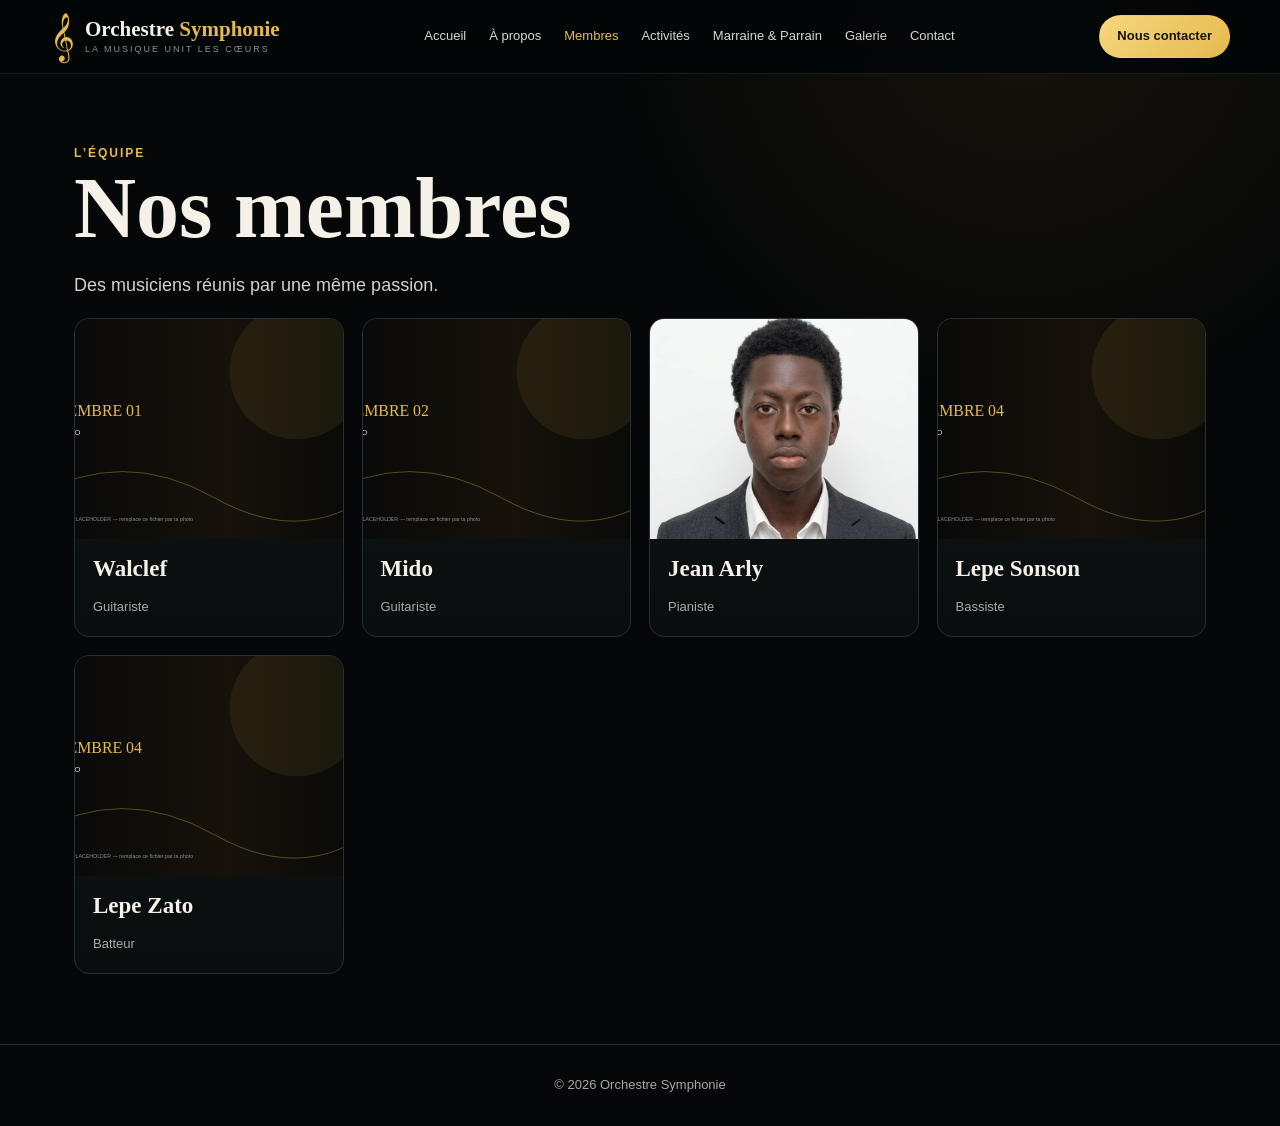
==== pages/membres.html @ fb7c995b "Initial commit" ====
<!doctype html>
<html lang="fr">
    <head>
        <meta charset="utf-8">
        <meta name="viewport" content="width=device-width,initial-scale=1">
        <title>Membres · Orchestre Symphonie</title>
        <link rel="stylesheet" href="../css/style.css">
        <link rel="stylesheet" href="../css/frontend.css">
    </head>
    <body>
        <header class="header">
            <a class="brand" href="../index.html">
                <span class="brand-mark">𝄞</span>
                <span>
                    <b>Orchestre <em>Symphonie</em></b>
                    <small>La musique unit les cœurs</small>
                </span>
            </a>
            <button class="menu-btn" aria-label="Menu">☰</button>
            <nav>
                <a href="../index.html">Accueil</a>
                <a href="../index.html#apropos">À propos</a>
                <a class="active" href="membres.html">Membres</a>
                <a href="evenements.html">Activités</a>
                <a href="../index.html#soutiens">Marraine &amp; Parrain</a>
                <a href="../index.html#galerie">Galerie</a>
                <a href="contact.html">Contact</a>
            </nav>
            <a class="btn btn-gold small" href="contact.html">
                Nous contacter
            </a>
        </header>
        <main class="detail-wrap">
            <div class="eyebrow">L’équipe</div>
            <h1>Nos membres</h1>
            <p class="lead">Des musiciens réunis par une même passion.</p>
            <div class="cards members">
                <article class="card">
                    <img src="../assets/images/member-1.svg">
                    <div class="member-info">
                        <h3>Walclef</h3>
                        <p>Guitariste</p>
                    </div>
                </article>
                <article class="card">
                    <img src="../assets/images/member-2.svg">
                    <div class="member-info">
                        <h3>Mido</h3>
                        <p>Guitariste</p>
                    </div>
                </article>
                <article class="card">
                    <img src="../assets/images/piano.jpeg">
                    <div class="member-info">
                        <h3>Jean Arly</h3>
                        <p>Pianiste</p>
                    </div>
                </article>
                <article class="card">
                    <img src="../assets/images/member-4.svg">
                    <div class="member-info">
                        <h3>Lepe Sonson</h3>
                        <p>Bassiste</p>
                    </div>
                </article>
                 </article>
                <article class="card">
                    <img src="../assets/images/member-4.svg">
                    <div class="member-info">
                        <h3>Lepe Zato</h3>
                        <p>Batteur</p>
                    </div>
                </article>
            </div>
        </main>
        <footer class="footer">© 2026 Orchestre Symphonie</footer>
        <script src="../js/data.js"></script>
        <script src="../js/app.js"></script>
    </body>
</html>
---- css/style.css ----
:root {
  --bg:#050708;
  --surface:#0b1012;
  --surface2:#101719;
  --gold:#e6b94f;
  --gold2:#f5d77d;
  --text:#f5f1e8;
  --muted:#a8aaa5;
  --line:#283033;
  --max:1180px}
  * {
    box-sizing:border-box}
    html {
      scroll-behavior:smooth}
      body {
        margin:0;
        background:radial-gradient(circle at 80% 0,#17130b 0,transparent 28%),var(--bg);
        color:var(--text);
        font-family:Inter,Arial,sans-serif;
        line-height:1.6}
        h1,h2,h3 {
          font-family:Georgia,serif;
          line-height:1.05;
          margin:0 0 16px}
          h1 {
            font-size:clamp(46px,7vw,86px)}
            h2 {
              font-size:clamp(32px,4vw,50px)}
              h3 {
                font-size:23px}
                p {
                  color:#d5d2c9}
                  .muted {
                    color:var(--muted)}
                    a {
                      color:inherit;
                      text-decoration:none}
                      body {
                        padding-top:74px}
                        .header {
                          height:74px;
                          padding:0 max(24px,calc((100% - var(--max))/2));
                          display:flex;
                          align-items:center;
                          gap:28px;
                          position:fixed;
                          top:0;
                          left:0;
                          right:0;
                          z-index:20;
                          background:rgba(4,7,8,.94);
                          backdrop-filter:blur(16px);
                          border-bottom:1px solid #171d1f}
                          .brand {
                            display:flex;
                            align-items:center;
                            gap:10px;
                            min-width:max-content}
                            .brand-mark {
                              font-size:42px;
                              color:var(--gold);
                              line-height:1}
                              .brand b {
                                display:block;
                                font:700 21px Georgia}
                                .brand em {
                                  color:var(--gold);
                                  font-style:normal}
                                  .brand small {
                                    display:block;
                                    color:#8e918e;
                                    font-size:9px;
                                    letter-spacing:2px;
                                    text-transform:uppercase}
                                    .header nav {
                                      display:flex;
                                      justify-content:center;
                                      gap:23px;
                                      flex:1}
                                      .header nav a {
                                        font-size:13px;
                                        color:#d8d6ce}
                                        .header nav a:hover,
                                        .header nav a.active {
                                          color:var(--gold)}
                                          .btn {
                                            display:inline-flex;
                                            align-items:center;
                                            justify-content:center;
                                            border-radius:999px;
                                            padding:13px 22px;
                                            font-weight:700;
                                            font-size:13px;
                                            border:1px solid transparent;
                                            cursor:pointer}
                                            .btn-gold {
                                              background:linear-gradient(135deg,var(--gold2),var(--gold));
                                              color:#15130d}
                                              .btn-outline {
                                                border-color:#70736f;
                                                color:white;
                                                background:transparent}
                                                .btn.small {
                                                  padding:10px 17px}
                                                  .menu-btn {
                                                    display:none;
                                                    background:none;
                                                    border:0;
                                                    color:white;
                                                    font-size:25px}
                                                    .hero {
                                                      min-height:610px;
                                                      display:grid;
                                                      place-items:center;
                                                      position:relative;
                                                      overflow:hidden;
                                                      background:linear-gradient(90deg,rgba(3,5,6,.98) 5%,rgba(3,5,6,.75) 45%,rgba(3,5,6,.1)),url('../assets/images/hero-orchestra.svg') center/cover}
                                                      .hero:after {
                                                        content:'';
                                                        position:absolute;
                                                        inset:auto 0 0;
                                                        height:90px;
                                                        background:linear-gradient(transparent,var(--bg))}
                                                        .hero-content {
                                                          width:min(var(--max),calc(100% - 48px));
                                                          position:relative;
                                                          z-index:2}
                                                          .eyebrow,.tag {
                                                            color:var(--gold);
                                                            font-size:12px;
                                                            font-weight:800;
                                                            letter-spacing:2px;
                                                            text-transform:uppercase}
                                                                .hero p {
                                                                  max-width:580px;
                                                                  font-size:17px}
                                                              .actions {
                                                                display:flex;
                                                                gap:12px;
                                                                margin-top:26px}
                                                                .section {
                                                                  max-width:var(--max);
                                                                  margin:auto;
                                                                  padding:82px 24px}
                                                                  .section-head {
                                                                    display:flex;
                                                                    align-items:end;
                                                                    justify-content:space-between;
                                                                    gap:20px;
                                                                    margin-bottom:28px}
                                                                    .about {
                                                                      display:grid;
                                                                      grid-template-columns:1fr 1.1fr;
                                                                      gap:44px;
                                                                      align-items:center}
                                                                      .about img {
                                                                        width:100%;
                                                                        border-radius:18px;
                                                                        border:1px solid var(--line)}
                                                                        .gold-line {
                                                                          width:55px;
                                                                          height:3px;
                                                                          background:var(--gold);
                                                                          margin:14px 0 22px}
                                                                          .stats {
                                                                            display:grid;
                                                                            grid-template-columns:repeat(3,1fr);
                                                                            gap:15px;
                                                                            margin-top:28px}
                                                                            .stat {
                                                                              padding:17px;
                                                                              border-top:1px solid var(--line)}
                                                                              .stat strong {
                                                                                display:block;
                                                                                color:var(--gold);
                                                                                font-size:26px}
                                                                                .cards {
                                                                                  display:grid;
                                                                                  grid-template-columns:repeat(3,1fr);
                                                                                  gap:18px}
                                                                                  .members {
                                                                                    grid-template-columns:repeat(4,1fr)}
                                                                                    .card,.event-card {
                                                                                      background:linear-gradient(180deg,#101617,#090d0e);
                                                                                      border:1px solid var(--line);
                                                                                      border-radius:15px;
                                                                                      overflow:hidden}
                                                                                      .card img,.event-card>img {
                                                                                        width:100%;
                                                                                        height:220px;
                                                                                        object-fit:cover;
                                                                                        display:block}
                                                                                        .member-info,.event-body {
                                                                                          padding:18px}
                                                                                          .member-info p {
                                                                                            margin:0;
                                                                                            color:var(--muted);
                                                                                            font-size:13px}
                                                                                            .event-card>img {
                                                                                              height:190px}
                                                                                              .event-body h3 {
                                                                                                margin:8px 0}
                                                                                                .text-link {
                                                                                                  color:var(--gold);
                                                                                                  font-weight:700;
                                                                                                  font-size:13px}
                                                                                                  .support-grid {
                                                                                                    display:grid;
                                                                                                    grid-template-columns:1fr 1fr;
                                                                                                    gap:18px}
                                                                                                    .support {
                                                                                                      padding:28px;
                                                                                                      border:1px solid var(--line);
                                                                                                      border-radius:16px;
                                                                                                      background:linear-gradient(135deg,#111719,#0a0d0e)}
                                                                                                      .gallery {
                                                                                                        display:grid;
                                                                                                        grid-template-columns:2fr 1fr 1fr;
                                                                                                        gap:12px}
                                                                                                        .gallery img {
                                                                                                          width:100%;
                                                                                                          height:180px;
                                                                                                          object-fit:cover;
                                                                                                          border-radius:14px;
                                                                                                          border:1px solid var(--line)}
                                                                                                          .gallery img:first-child {
                                                                                                            grid-row:span 2;
                                                                                                            height:372px}
                                                                                                            .contact-box {
                                                                                                              display:grid;
                                                                                                              grid-template-columns:.8fr 1.2fr;
                                                                                                              gap:25px;
                                                                                                              background:#0c1112;
                                                                                                              border:1px solid var(--line);
                                                                                                              border-radius:20px;
                                                                                                              padding:34px}
                                                                                                              .form-grid {
                                                                                                                display:grid;
                                                                                                                grid-template-columns:1fr 1fr;
                                                                                                                gap:13px}
                                                                                                                .input {
                                                                                                                  width:100%;
                                                                                                                  background:#070a0b;
                                                                                                                  border:1px solid #303739;
                                                                                                                  color:white;
                                                                                                                  border-radius:10px;
                                                                                                                  padding:14px;
                                                                                                                  font:inherit}
                                                                                                                  .full {
                                                                                                                    grid-column:1/-1}
                                                                                                                    .input:focus {
                                                                                                                      outline:1px solid var(--gold)}
                                                                                                                      textarea.input {
                                                                                                                        min-height:150px;
                                                                                                                        resize:vertical}
                                                                                                                        .footer {
                                                                                                                          border-top:1px solid var(--line);
                                                                                                                          padding:30px 24px;
                                                                                                                          text-align:center;
                                                                                                                          color:var(--muted);
                                                                                                                          font-size:13px}
                                                                                                                          .detail-wrap {
                                                                                                                            max-width:var(--max);
                                                                                                                            margin:auto;
                                                                                                                            padding:70px 24px}
                                                                                                                            .detail {
                                                                                                                              display:grid;
                                                                                                                              grid-template-columns:1fr 1fr;
                                                                                                                              gap:45px;
                                                                                                                              align-items:center}
                                                                                                                              .detail-image img {
                                                                                                                                width:100%;
                                                                                                                                border-radius:20px;
                                                                                                                                border:1px solid var(--line)}
                                                                                                                                .detail-meta {
                                                                                                                                  display:flex;
                                                                                                                                  flex-wrap:wrap;
                                                                                                                                  gap:10px;
                                                                                                                                  margin:20px 0}
                                                                                                                                  .detail-meta span {
                                                                                                                                    padding:8px 12px;
                                                                                                                                    border:1px solid var(--line);
                                                                                                                                    border-radius:999px;
                                                                                                                                    color:#ddd;
                                                                                                                                    font-size:13px}
                                                                                                                                    .lead {
                                                                                                                                      font-size:18px}
                                                                                                                                      .empty {
                                                                                                                                        text-align:center;
                                                                                                                                        padding:100px}
                                                                                                                                        .admin-wrap {
                                                                                                                                          max-width:1100px;
                                                                                                                                          margin:auto;
                                                                                                                                          padding:50px 24px}
                                                                                                                                          .admin-box {
                                                                                                                                            max-width:450px;
                                                                                                                                            margin:60px auto;
                                                                                                                                            padding:30px;
                                                                                                                                            background:var(--surface);
                                                                                                                                            border:1px solid var(--line);
                                                                                                                                            border-radius:18px}
                                                                                                                                            .admin-form {
                                                                                                                                              display:grid;
                                                                                                                                              gap:12px}
                                                                                                                                              .admin-layout {
                                                                                                                                                display:grid;
                                                                                                                                                grid-template-columns:1fr 1fr;
                                                                                                                                                gap:25px}
                                                                                                                                                .admin-panel {
                                                                                                                                                  background:var(--surface);
                                                                                                                                                  border:1px solid var(--line);
                                                                                                                                                  border-radius:18px;
                                                                                                                                                  padding:25px}
                                                                                                                                                  .admin-row {
                                                                                                                                                    display:flex;
                                                                                                                                                    gap:12px;
                                                                                                                                                    align-items:center;
                                                                                                                                                    border-bottom:1px solid var(--line);
                                                                                                                                                    padding:12px 0}
                                                                                                                                                    .admin-row img {
                                                                                                                                                      width:65px;
                                                                                                                                                      height:50px;
                                                                                                                                                      object-fit:cover;
                                                                                                                                                      border-radius:7px}
                                                                                                                                                      .admin-row div {
                                                                                                                                                        flex:1}
                                                                                                                                                        .admin-row small {
                                                                                                                                                          display:block;
                                                                                                                                                          color:var(--muted)}
                                                                                                                                                          .delete {
                                                                                                                                                            border:1px solid #633d3d;
                                                                                                                                                            background:none;
                                                                                                                                                            color:#e99;
                                                                                                                                                            border-radius:8px;
                                                                                                                                                            padding:8px 10px;
                                                                                                                                                            cursor:pointer}
                                                                                                                                                            .error {
                                                                                                                                                              color:#ef8f8f}
                                                                                                                                                              .notice {
                                                                                                                                                                padding:12px;
                                                                                                                                                                border:1px solid #57491f;
                                                                                                                                                                background:#19160c;
                                                                                                                                                                color:#d9c783;
                                                                                                                                                                border-radius:10px;
                                                                                                                                                                font-size:13px}
                                                                                                                                                                .hidden,[hidden] {
                                                                                                                                                                  display:none!important}
                                                                                                                                                                  @media(max-width:900px) {
                                                                                                                                                                    .header nav {
                                                                                                                                                                      display:none;
                                                                                                                                                                      position:absolute;
                                                                                                                                                                      top:74px;
                                                                                                                                                                      left:0;
                                                                                                                                                                      right:0;
                                                                                                                                                                      padding:20px;
                                                                                                                                                                      background:#070a0b;
                                                                                                                                                                      flex-direction:column}
                                                                                                                                                                      .header nav.open {
                                                                                                                                                                        display:flex}
                                                                                                                                                                        .menu-btn {
                                                                                                                                                                          display:block;
                                                                                                                                                                          margin-left:auto}
                                                                                                                                                                          .header>.btn {
                                                                                                                                                                            display:none}
                                                                                                                                                                            .about,.contact-box,.detail,.admin-layout {
                                                                                                                                                                              grid-template-columns:1fr}
                                                                                                                                                                              .cards,.members {
                                                                                                                                                                                grid-template-columns:repeat(2,1fr)}
                                                                                                                                                                                .hero {
                                                                                                                                                                                  min-height:560px}
                                                                                                                                                                                  .gallery {
                                                                                                                                                                                    grid-template-columns:1fr 1fr}
                                                                                                                                                                                    .gallery img:first-child {
                                                                                                                                                                                      grid-row:auto;
                                                                                                                                                                                      height:180px}
                                                                                                                                                                                    }
                                                                                                                                                                                    @media(max-width:580px) {
                                                                                                                                                                                      .section {
                                                                                                                                                                                        padding:58px 18px}
                                                                                                                                                                                        .cards,.members,.support-grid,.form-grid,.gallery {
                                                                                                                                                                                          grid-template-columns:1fr}
                                                                                                                                                                                          .header {
                                                                                                                                                                                            padding:0 18px}
                                                                                                                                                                                            .brand b {
                                                                                                                                                                                              font-size:17px}
                                                                                                                                                                                              .brand small {
                                                                                                                                                                                                display:none}
                                                                                                                                                                                                .hero-content {
                                                                                                                                                                                                  width:calc(100% - 36px)}
                                                                                                                                                                                                  h1 {
                                                                                                                                                                                                    font-size:52px}
                                                                                                                                                                                                    .actions {
                                                                                                                                                                                                      flex-wrap:wrap}
                                                                                                                                                                                                      .stats {
                                                                                                                                                                                                        grid-template-columns:1fr}
                                                                                                                                                                                                        .gallery img:first-child {
                                                                                                                                                                                                          height:220px}
                                                                                                                                                                                                        }
---- css/frontend.css ----
:root {
    --focus-ring: #f5d77d;
    --header-height: 74px;
}

body {
    min-width: 320px;
}

img {
    max-width: 100%;
    height: auto;
}

button,
input,
textarea,
a {
    transition: color 0.2s ease, background-color 0.2s ease, border-color 0.2s ease,
        transform 0.2s ease, box-shadow 0.2s ease;
}

button:focus-visible,
a:focus-visible,
input:focus-visible,
textarea:focus-visible {
    outline: 3px solid var(--focus-ring);
    outline-offset: 3px;
}

.btn:hover {
    transform: translateY(-1px);
}

.btn:active {
    transform: translateY(0);
}

.sr-only {
    position: absolute;
    width: 1px;
    height: 1px;
    padding: 0;
    margin: -1px;
    overflow: hidden;
    clip: rect(0, 0, 0, 0);
    white-space: nowrap;
    border: 0;
}

@media (max-width: 900px) {
    .header {
        height: auto;
        min-height: var(--header-height);
        padding: 0 18px;
        gap: 16px;
    }

    .brand small {
        letter-spacing: 1px;
    }

    .header nav {
        position: absolute;
        top: calc(var(--header-height) - 1px);
        left: 0;
        right: 0;
        display: none;
        flex-direction: column;
        align-items: stretch;
        gap: 0;
        padding: 8px;
        background: rgba(4, 7, 8, 0.98);
        border-bottom: 1px solid var(--line);
    }

    .header nav.open {
        display: flex;
    }

    .header nav a {
        padding: 12px 16px;
        border-radius: 8px;
    }

    .header nav a:hover {
        background: rgba(230, 185, 79, 0.08);
    }

    .menu-btn {
        display: inline-flex;
        align-items: center;
        justify-content: center;
        width: 42px;
        height: 42px;
        margin-left: auto;
        border-radius: 50%;
        cursor: pointer;
    }

    .menu-btn:hover {
        background: rgba(230, 185, 79, 0.12);
    }

    .header .btn.small {
        display: none;
    }
}

@media (max-width: 700px) {
    .hero {
        min-height: 520px;
        padding: 48px 22px;
        background-position: center;
    }

    .hero-content {
        width: min(100%, 420px);
    }

    .actions {
        display: flex;
        flex-direction: column;
        align-items: stretch;
    }

    .actions .btn {
        width: 100%;
    }

    .about,
    .contact-box,
    .detail,
    .section-head {
        grid-template-columns: 1fr;
    }

    .about {
        gap: 28px;
    }

    .stats {
        grid-template-columns: 1fr;
    }

    .section,
    .detail-wrap {
        padding: 60px 20px;
    }

    .cards {
        grid-template-columns: 1fr;
    }

    .gallery {
        grid-template-columns: repeat(2, minmax(0, 1fr));
    }

    .form-grid {
        grid-template-columns: 1fr;
    }

    .input.full,
    .full {
        grid-column: auto;
    }

    .footer {
        padding: 22px 20px;
        text-align: center;
    }
}

@media (max-width: 460px) {
    .brand {
        min-width: 0;
    }

    .brand-mark {
        font-size: 32px;
    }

    .brand b {
        font-size: 16px;
    }

    .brand small {
        display: none;
    }

    .hero {
        min-height: 480px;
    }

    .hero h1 {
        font-size: clamp(38px, 17vw, 58px);
    }

    .gallery {
        grid-template-columns: 1fr;
    }

    .support-grid {
        grid-template-columns: 1fr;
    }
}
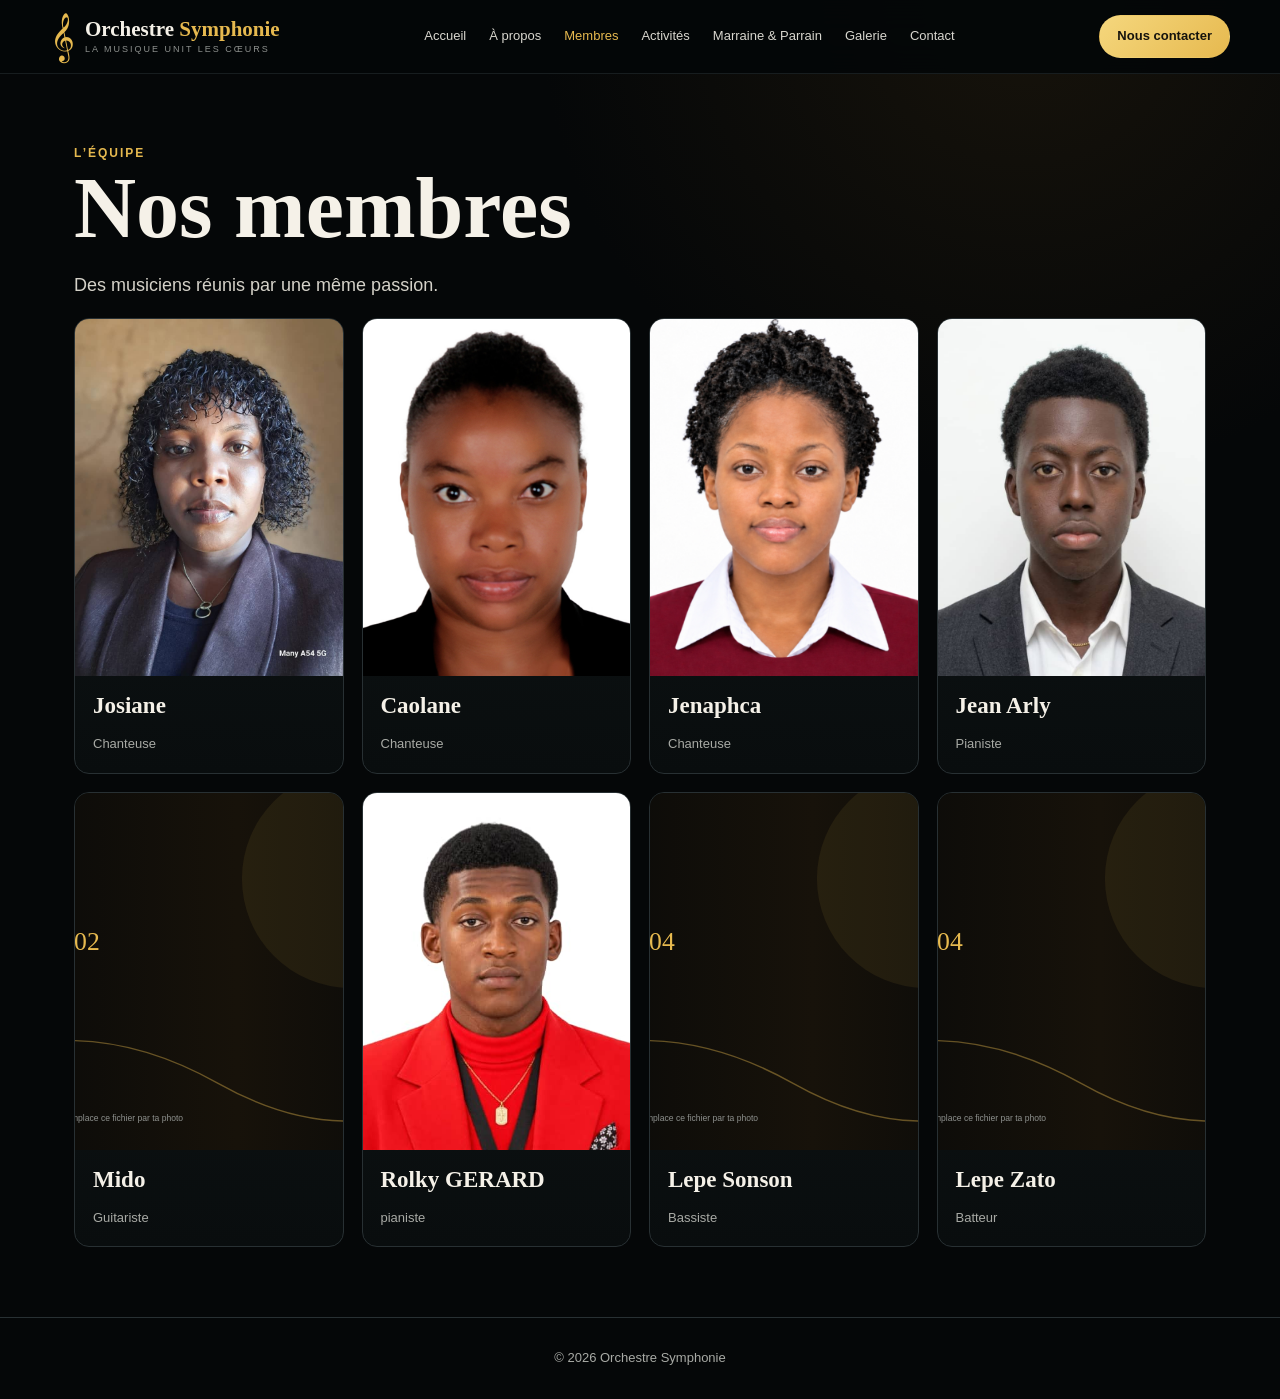
==== commit 4d169be3: "se mw" ====
--- a/pages/membres.html
+++ b/pages/membres.html
@@ -34,38 +34,58 @@
             <div class="eyebrow">L’équipe</div>
             <h1>Nos membres</h1>
             <p class="lead">Des musiciens réunis par une même passion.</p>
-            <div class="cards members">
+            <div class="cards members" aria-label="Liste des membres de l’orchestre">
                 <article class="card">
-                    <img src="../assets/images/member-1.svg">
+                    <img src="../assets/images/jo.jpeg" alt="Josiane, chanteuse" loading="lazy">
                     <div class="member-info">
-                        <h3>Walclef</h3>
-                        <p>Guitariste</p>
+                        <h3>Josiane</h3>
+                        <p>Chanteuse</p>
                     </div>
                 </article>
                 <article class="card">
-                    <img src="../assets/images/member-2.svg">
+                    <img src="../assets/images/cao.jpeg" alt="Caolane, chanteuse" loading="lazy">
+                    <div class="member-info">
+                        <h3>Caolane</h3>
+                        <p>Chanteuse</p>
+                    </div>
+                </article>
+                <article class="card">
+                    <img src="../assets/images/jeph.png" alt="Jenaphca, chanteuse" loading="lazy">
+                    <div class="member-info">
+                        <h3>Jenaphca</h3>
+                        <p>Chanteuse</p>
+                    </div>
+                </article>
+                <article class="card">
+                    <img src="../assets/images/piano.jpeg" alt="Jean Arly, pianiste" loading="lazy">
+                    <div class="member-info">
+                        <h3>Jean Arly</h3>
+                        <p>Pianiste</p>
+                    </div>
+                </article>
+                <article class="card">
+                    <img src="../assets/images/member-2.svg" alt="Illustration de Mido, guitariste" loading="lazy">
                     <div class="member-info">
                         <h3>Mido</h3>
                         <p>Guitariste</p>
                     </div>
                 </article>
                 <article class="card">
-                    <img src="../assets/images/piano.jpeg">
+                    <img src="../assets/images/rol.jpeg" alt="Rolky GERARD, pianiste" loading="lazy">
                     <div class="member-info">
-                        <h3>Jean Arly</h3>
-                        <p>Pianiste</p>
+                        <h3>Rolky GERARD</h3>
+                        <p>pianiste</p>
                     </div>
                 </article>
                 <article class="card">
-                    <img src="../assets/images/member-4.svg">
+                    <img src="../assets/images/member-4.svg" alt="Illustration de Lepe Sonson, bassiste" loading="lazy">
                     <div class="member-info">
                         <h3>Lepe Sonson</h3>
                         <p>Bassiste</p>
                     </div>
                 </article>
-                 </article>
                 <article class="card">
-                    <img src="../assets/images/member-4.svg">
+                    <img src="../assets/images/member-4.svg" alt="Illustration de Lepe Zato, batteur" loading="lazy">
                     <div class="member-info">
                         <h3>Lepe Zato</h3>
                         <p>Batteur</p>
@@ -78,4 +98,3 @@
         <script src="../js/app.js"></script>
     </body>
 </html>
-
--- a/css/style.css
+++ b/css/style.css
@@ -1,398 +1,403 @@
 :root {
-  --bg:#050708;
-  --surface:#0b1012;
-  --surface2:#101719;
-  --gold:#e6b94f;
-  --gold2:#f5d77d;
-  --text:#f5f1e8;
-  --muted:#a8aaa5;
-  --line:#283033;
-  --max:1180px}
-  * {
-    box-sizing:border-box}
-    html {
-      scroll-behavior:smooth}
-      body {
-        margin:0;
-        background:radial-gradient(circle at 80% 0,#17130b 0,transparent 28%),var(--bg);
-        color:var(--text);
-        font-family:Inter,Arial,sans-serif;
-        line-height:1.6}
-        h1,h2,h3 {
-          font-family:Georgia,serif;
-          line-height:1.05;
-          margin:0 0 16px}
-          h1 {
-            font-size:clamp(46px,7vw,86px)}
-            h2 {
-              font-size:clamp(32px,4vw,50px)}
-              h3 {
-                font-size:23px}
-                p {
-                  color:#d5d2c9}
-                  .muted {
-                    color:var(--muted)}
-                    a {
-                      color:inherit;
-                      text-decoration:none}
-                      body {
-                        padding-top:74px}
-                        .header {
-                          height:74px;
-                          padding:0 max(24px,calc((100% - var(--max))/2));
-                          display:flex;
-                          align-items:center;
-                          gap:28px;
-                          position:fixed;
-                          top:0;
-                          left:0;
-                          right:0;
-                          z-index:20;
-                          background:rgba(4,7,8,.94);
-                          backdrop-filter:blur(16px);
-                          border-bottom:1px solid #171d1f}
-                          .brand {
-                            display:flex;
-                            align-items:center;
-                            gap:10px;
-                            min-width:max-content}
-                            .brand-mark {
-                              font-size:42px;
-                              color:var(--gold);
-                              line-height:1}
-                              .brand b {
-                                display:block;
-                                font:700 21px Georgia}
-                                .brand em {
-                                  color:var(--gold);
-                                  font-style:normal}
-                                  .brand small {
-                                    display:block;
-                                    color:#8e918e;
-                                    font-size:9px;
-                                    letter-spacing:2px;
-                                    text-transform:uppercase}
-                                    .header nav {
-                                      display:flex;
-                                      justify-content:center;
-                                      gap:23px;
-                                      flex:1}
-                                      .header nav a {
-                                        font-size:13px;
-                                        color:#d8d6ce}
-                                        .header nav a:hover,
-                                        .header nav a.active {
-                                          color:var(--gold)}
-                                          .btn {
-                                            display:inline-flex;
-                                            align-items:center;
-                                            justify-content:center;
-                                            border-radius:999px;
-                                            padding:13px 22px;
-                                            font-weight:700;
-                                            font-size:13px;
-                                            border:1px solid transparent;
-                                            cursor:pointer}
-                                            .btn-gold {
-                                              background:linear-gradient(135deg,var(--gold2),var(--gold));
-                                              color:#15130d}
-                                              .btn-outline {
-                                                border-color:#70736f;
-                                                color:white;
-                                                background:transparent}
-                                                .btn.small {
-                                                  padding:10px 17px}
-                                                  .menu-btn {
-                                                    display:none;
-                                                    background:none;
-                                                    border:0;
-                                                    color:white;
-                                                    font-size:25px}
-                                                    .hero {
-                                                      min-height:610px;
-                                                      display:grid;
-                                                      place-items:center;
-                                                      position:relative;
-                                                      overflow:hidden;
-                                                      background:linear-gradient(90deg,rgba(3,5,6,.98) 5%,rgba(3,5,6,.75) 45%,rgba(3,5,6,.1)),url('../assets/images/hero-orchestra.svg') center/cover}
-                                                      .hero:after {
-                                                        content:'';
-                                                        position:absolute;
-                                                        inset:auto 0 0;
-                                                        height:90px;
-                                                        background:linear-gradient(transparent,var(--bg))}
-                                                        .hero-content {
-                                                          width:min(var(--max),calc(100% - 48px));
-                                                          position:relative;
-                                                          z-index:2}
-                                                          .eyebrow,.tag {
-                                                            color:var(--gold);
-                                                            font-size:12px;
-                                                            font-weight:800;
-                                                            letter-spacing:2px;
-                                                            text-transform:uppercase}
-                                                                .hero p {
-                                                                  max-width:580px;
-                                                                  font-size:17px}
-                                                              .actions {
-                                                                display:flex;
-                                                                gap:12px;
-                                                                margin-top:26px}
-                                                                .section {
-                                                                  max-width:var(--max);
-                                                                  margin:auto;
-                                                                  padding:82px 24px}
-                                                                  .section-head {
-                                                                    display:flex;
-                                                                    align-items:end;
-                                                                    justify-content:space-between;
-                                                                    gap:20px;
-                                                                    margin-bottom:28px}
-                                                                    .about {
-                                                                      display:grid;
-                                                                      grid-template-columns:1fr 1.1fr;
-                                                                      gap:44px;
-                                                                      align-items:center}
-                                                                      .about img {
-                                                                        width:100%;
-                                                                        border-radius:18px;
-                                                                        border:1px solid var(--line)}
-                                                                        .gold-line {
-                                                                          width:55px;
-                                                                          height:3px;
-                                                                          background:var(--gold);
-                                                                          margin:14px 0 22px}
-                                                                          .stats {
-                                                                            display:grid;
-                                                                            grid-template-columns:repeat(3,1fr);
-                                                                            gap:15px;
-                                                                            margin-top:28px}
-                                                                            .stat {
-                                                                              padding:17px;
-                                                                              border-top:1px solid var(--line)}
-                                                                              .stat strong {
-                                                                                display:block;
-                                                                                color:var(--gold);
-                                                                                font-size:26px}
-                                                                                .cards {
-                                                                                  display:grid;
-                                                                                  grid-template-columns:repeat(3,1fr);
-                                                                                  gap:18px}
-                                                                                  .members {
-                                                                                    grid-template-columns:repeat(4,1fr)}
-                                                                                    .card,.event-card {
-                                                                                      background:linear-gradient(180deg,#101617,#090d0e);
-                                                                                      border:1px solid var(--line);
-                                                                                      border-radius:15px;
-                                                                                      overflow:hidden}
-                                                                                      .card img,.event-card>img {
-                                                                                        width:100%;
-                                                                                        height:220px;
-                                                                                        object-fit:cover;
-                                                                                        display:block}
-                                                                                        .member-info,.event-body {
-                                                                                          padding:18px}
-                                                                                          .member-info p {
-                                                                                            margin:0;
-                                                                                            color:var(--muted);
-                                                                                            font-size:13px}
-                                                                                            .event-card>img {
-                                                                                              height:190px}
-                                                                                              .event-body h3 {
-                                                                                                margin:8px 0}
-                                                                                                .text-link {
-                                                                                                  color:var(--gold);
-                                                                                                  font-weight:700;
-                                                                                                  font-size:13px}
-                                                                                                  .support-grid {
-                                                                                                    display:grid;
-                                                                                                    grid-template-columns:1fr 1fr;
-                                                                                                    gap:18px}
-                                                                                                    .support {
-                                                                                                      padding:28px;
-                                                                                                      border:1px solid var(--line);
-                                                                                                      border-radius:16px;
-                                                                                                      background:linear-gradient(135deg,#111719,#0a0d0e)}
-                                                                                                      .gallery {
-                                                                                                        display:grid;
-                                                                                                        grid-template-columns:2fr 1fr 1fr;
-                                                                                                        gap:12px}
-                                                                                                        .gallery img {
-                                                                                                          width:100%;
-                                                                                                          height:180px;
-                                                                                                          object-fit:cover;
-                                                                                                          border-radius:14px;
-                                                                                                          border:1px solid var(--line)}
-                                                                                                          .gallery img:first-child {
-                                                                                                            grid-row:span 2;
-                                                                                                            height:372px}
-                                                                                                            .contact-box {
-                                                                                                              display:grid;
-                                                                                                              grid-template-columns:.8fr 1.2fr;
-                                                                                                              gap:25px;
-                                                                                                              background:#0c1112;
-                                                                                                              border:1px solid var(--line);
-                                                                                                              border-radius:20px;
-                                                                                                              padding:34px}
-                                                                                                              .form-grid {
-                                                                                                                display:grid;
-                                                                                                                grid-template-columns:1fr 1fr;
-                                                                                                                gap:13px}
-                                                                                                                .input {
-                                                                                                                  width:100%;
-                                                                                                                  background:#070a0b;
-                                                                                                                  border:1px solid #303739;
-                                                                                                                  color:white;
-                                                                                                                  border-radius:10px;
-                                                                                                                  padding:14px;
-                                                                                                                  font:inherit}
-                                                                                                                  .full {
-                                                                                                                    grid-column:1/-1}
-                                                                                                                    .input:focus {
-                                                                                                                      outline:1px solid var(--gold)}
-                                                                                                                      textarea.input {
-                                                                                                                        min-height:150px;
-                                                                                                                        resize:vertical}
-                                                                                                                        .footer {
-                                                                                                                          border-top:1px solid var(--line);
-                                                                                                                          padding:30px 24px;
-                                                                                                                          text-align:center;
-                                                                                                                          color:var(--muted);
-                                                                                                                          font-size:13px}
-                                                                                                                          .detail-wrap {
-                                                                                                                            max-width:var(--max);
-                                                                                                                            margin:auto;
-                                                                                                                            padding:70px 24px}
-                                                                                                                            .detail {
-                                                                                                                              display:grid;
-                                                                                                                              grid-template-columns:1fr 1fr;
-                                                                                                                              gap:45px;
-                                                                                                                              align-items:center}
-                                                                                                                              .detail-image img {
-                                                                                                                                width:100%;
-                                                                                                                                border-radius:20px;
-                                                                                                                                border:1px solid var(--line)}
-                                                                                                                                .detail-meta {
-                                                                                                                                  display:flex;
-                                                                                                                                  flex-wrap:wrap;
-                                                                                                                                  gap:10px;
-                                                                                                                                  margin:20px 0}
-                                                                                                                                  .detail-meta span {
-                                                                                                                                    padding:8px 12px;
-                                                                                                                                    border:1px solid var(--line);
-                                                                                                                                    border-radius:999px;
-                                                                                                                                    color:#ddd;
-                                                                                                                                    font-size:13px}
-                                                                                                                                    .lead {
-                                                                                                                                      font-size:18px}
-                                                                                                                                      .empty {
-                                                                                                                                        text-align:center;
-                                                                                                                                        padding:100px}
-                                                                                                                                        .admin-wrap {
-                                                                                                                                          max-width:1100px;
-                                                                                                                                          margin:auto;
-                                                                                                                                          padding:50px 24px}
-                                                                                                                                          .admin-box {
-                                                                                                                                            max-width:450px;
-                                                                                                                                            margin:60px auto;
-                                                                                                                                            padding:30px;
-                                                                                                                                            background:var(--surface);
-                                                                                                                                            border:1px solid var(--line);
-                                                                                                                                            border-radius:18px}
-                                                                                                                                            .admin-form {
-                                                                                                                                              display:grid;
-                                                                                                                                              gap:12px}
-                                                                                                                                              .admin-layout {
-                                                                                                                                                display:grid;
-                                                                                                                                                grid-template-columns:1fr 1fr;
-                                                                                                                                                gap:25px}
-                                                                                                                                                .admin-panel {
-                                                                                                                                                  background:var(--surface);
-                                                                                                                                                  border:1px solid var(--line);
-                                                                                                                                                  border-radius:18px;
-                                                                                                                                                  padding:25px}
-                                                                                                                                                  .admin-row {
-                                                                                                                                                    display:flex;
-                                                                                                                                                    gap:12px;
-                                                                                                                                                    align-items:center;
-                                                                                                                                                    border-bottom:1px solid var(--line);
-                                                                                                                                                    padding:12px 0}
-                                                                                                                                                    .admin-row img {
-                                                                                                                                                      width:65px;
-                                                                                                                                                      height:50px;
-                                                                                                                                                      object-fit:cover;
-                                                                                                                                                      border-radius:7px}
-                                                                                                                                                      .admin-row div {
-                                                                                                                                                        flex:1}
-                                                                                                                                                        .admin-row small {
-                                                                                                                                                          display:block;
-                                                                                                                                                          color:var(--muted)}
-                                                                                                                                                          .delete {
-                                                                                                                                                            border:1px solid #633d3d;
-                                                                                                                                                            background:none;
-                                                                                                                                                            color:#e99;
-                                                                                                                                                            border-radius:8px;
-                                                                                                                                                            padding:8px 10px;
-                                                                                                                                                            cursor:pointer}
-                                                                                                                                                            .error {
-                                                                                                                                                              color:#ef8f8f}
-                                                                                                                                                              .notice {
-                                                                                                                                                                padding:12px;
-                                                                                                                                                                border:1px solid #57491f;
-                                                                                                                                                                background:#19160c;
-                                                                                                                                                                color:#d9c783;
-                                                                                                                                                                border-radius:10px;
-                                                                                                                                                                font-size:13px}
-                                                                                                                                                                .hidden,[hidden] {
-                                                                                                                                                                  display:none!important}
-                                                                                                                                                                  @media(max-width:900px) {
-                                                                                                                                                                    .header nav {
-                                                                                                                                                                      display:none;
-                                                                                                                                                                      position:absolute;
-                                                                                                                                                                      top:74px;
-                                                                                                                                                                      left:0;
-                                                                                                                                                                      right:0;
-                                                                                                                                                                      padding:20px;
-                                                                                                                                                                      background:#070a0b;
-                                                                                                                                                                      flex-direction:column}
-                                                                                                                                                                      .header nav.open {
-                                                                                                                                                                        display:flex}
-                                                                                                                                                                        .menu-btn {
-                                                                                                                                                                          display:block;
-                                                                                                                                                                          margin-left:auto}
-                                                                                                                                                                          .header>.btn {
-                                                                                                                                                                            display:none}
-                                                                                                                                                                            .about,.contact-box,.detail,.admin-layout {
-                                                                                                                                                                              grid-template-columns:1fr}
-                                                                                                                                                                              .cards,.members {
-                                                                                                                                                                                grid-template-columns:repeat(2,1fr)}
-                                                                                                                                                                                .hero {
-                                                                                                                                                                                  min-height:560px}
-                                                                                                                                                                                  .gallery {
-                                                                                                                                                                                    grid-template-columns:1fr 1fr}
-                                                                                                                                                                                    .gallery img:first-child {
-                                                                                                                                                                                      grid-row:auto;
-                                                                                                                                                                                      height:180px}
-                                                                                                                                                                                    }
-                                                                                                                                                                                    @media(max-width:580px) {
-                                                                                                                                                                                      .section {
-                                                                                                                                                                                        padding:58px 18px}
-                                                                                                                                                                                        .cards,.members,.support-grid,.form-grid,.gallery {
-                                                                                                                                                                                          grid-template-columns:1fr}
-                                                                                                                                                                                          .header {
-                                                                                                                                                                                            padding:0 18px}
-                                                                                                                                                                                            .brand b {
-                                                                                                                                                                                              font-size:17px}
-                                                                                                                                                                                              .brand small {
-                                                                                                                                                                                                display:none}
-                                                                                                                                                                                                .hero-content {
-                                                                                                                                                                                                  width:calc(100% - 36px)}
-                                                                                                                                                                                                  h1 {
-                                                                                                                                                                                                    font-size:52px}
-                                                                                                                                                                                                    .actions {
-                                                                                                                                                                                                      flex-wrap:wrap}
-                                                                                                                                                                                                      .stats {
-                                                                                                                                                                                                        grid-template-columns:1fr}
-                                                                                                                                                                                                        .gallery img:first-child {
-                                                                                                                                                                                                          height:220px}
-                                                                                                                                                                                                        }
+--bg:#050708;
+--surface:#0b1012;
+--surface2:#101719;
+--gold:#e6b94f;
+--gold2:#f5d77d;
+--text:#f5f1e8;
+--muted:#a8aaa5;
+--line:#283033;
+--max:1180px}
+* {
+box-sizing:border-box}
+html {
+scroll-behavior:smooth}
+body {
+margin:0;
+background:radial-gradient(circle at 80% 0,#17130b 0,transparent 28%),var(--bg);
+color:var(--text);
+font-family:Inter,Arial,sans-serif;
+line-height:1.6}
+h1,h2,h3 {
+font-family:Georgia,serif;
+line-height:1.05;
+margin:0 0 16px}
+h1 {
+font-size:clamp(46px,7vw,86px)}
+h2 {
+font-size:clamp(32px,4vw,50px)}
+h3 {
+font-size:23px}
+p {
+color:#d5d2c9}
+.muted {
+color:var(--muted)}
+a {
+color:inherit;
+text-decoration:none}
+body {
+padding-top:74px}
+.header {
+height:74px;
+padding:0 max(24px,calc((100% - var(--max))/2));
+display:flex;
+align-items:center;
+gap:28px;
+position:fixed;
+top:0;
+left:0;
+right:0;
+z-index:20;
+background:rgba(4,7,8,.94);
+backdrop-filter:blur(16px);
+border-bottom:1px solid #171d1f}
+.brand {
+display:flex;
+align-items:center;
+gap:10px;
+min-width:max-content}
+.brand-mark {
+font-size:42px;
+color:var(--gold);
+line-height:1}
+.brand b {
+display:block;
+font:700 21px Georgia}
+.brand em {
+color:var(--gold);
+font-style:normal}
+.brand small {
+display:block;
+color:#8e918e;
+font-size:9px;
+letter-spacing:2px;
+text-transform:uppercase}
+.header nav {
+display:flex;
+justify-content:center;
+gap:23px;
+flex:1}
+.header nav a {
+font-size:13px;
+color:#d8d6ce}
+.header nav a:hover,
+.header nav a.active {
+color:var(--gold)}
+.btn {
+display:inline-flex;
+align-items:center;
+justify-content:center;
+border-radius:999px;
+padding:13px 22px;
+font-weight:700;
+font-size:13px;
+border:1px solid transparent;
+cursor:pointer}
+.btn-gold {
+background:linear-gradient(135deg,var(--gold2),var(--gold));
+color:#15130d}
+.btn-outline {
+border-color:#70736f;
+color:white;
+background:transparent}
+.btn.small {
+padding:10px 17px}
+.menu-btn {
+display:none;
+background:none;
+border:0;
+color:white;
+font-size:25px}
+.hero {
+min-height:610px;
+display:grid;
+place-items:center;
+position:relative;
+overflow:hidden;
+background:linear-gradient(90deg,rgba(3,5,6,.98) 5%,rgba(3,5,6,.75) 45%,rgba(3,5,6,.1)),url('../assets/images/hero-orchestra.svg') center/cover}
+.hero:after {
+content:'';
+position:absolute;
+inset:auto 0 0;
+height:90px;
+background:linear-gradient(transparent,var(--bg))}
+.hero-content {
+width:min(var(--max),calc(100% - 48px));
+position:relative;
+z-index:2}
+.eyebrow,.tag {
+color:var(--gold);
+font-size:12px;
+font-weight:800;
+letter-spacing:2px;
+text-transform:uppercase}
+.hero p {
+max-width:580px;
+font-size:17px}
+.actions {
+display:flex;
+gap:12px;
+margin-top:26px}
+.section {
+max-width:var(--max);
+margin:auto;
+padding:82px 24px}
+.section-head {
+display:flex;
+align-items:end;
+justify-content:space-between;
+gap:20px;
+margin-bottom:28px}
+.about {
+display:grid;
+grid-template-columns:1fr 1.1fr;
+gap:44px;
+align-items:center}
+.about img {
+width:100%;
+border-radius:18px;
+border:1px solid var(--line)}
+.gold-line {
+width:55px;
+height:3px;
+background:var(--gold);
+margin:14px 0 22px}
+.stats {
+display:grid;
+grid-template-columns:repeat(3,1fr);
+gap:15px;
+margin-top:28px}
+.stat {
+padding:17px;
+border-top:1px solid var(--line)}
+.stat strong {
+display:block;
+color:var(--gold);
+font-size:26px}
+.cards {
+display:grid;
+grid-template-columns:repeat(3,1fr);
+gap:18px}
+.members {
+grid-template-columns:repeat(4,1fr)}
+.card,.event-card {
+background:linear-gradient(180deg,#101617,#090d0e);
+border:1px solid var(--line);
+border-radius:15px;
+overflow:hidden}
+.card img,.event-card>img {
+width:100%;
+aspect-ratio:4/3;
+height:auto;
+object-fit:cover;
+object-position:center 35%;
+display:block}
+.members .card img {
+aspect-ratio:3/4;
+object-position:center}
+.member-info,.event-body {
+padding:18px}
+.member-info p {
+margin:0;
+color:var(--muted);
+font-size:13px}
+.event-card>img {
+height:190px}
+.event-body h3 {
+margin:8px 0}
+.text-link {
+color:var(--gold);
+font-weight:700;
+font-size:13px}
+.support-grid {
+display:grid;
+grid-template-columns:1fr 1fr;
+gap:18px}
+.support {
+padding:28px;
+border:1px solid var(--line);
+border-radius:16px;
+background:linear-gradient(135deg,#111719,#0a0d0e)}
+.gallery {
+display:grid;
+grid-template-columns:2fr 1fr 1fr;
+gap:12px}
+.gallery img {
+width:100%;
+height:180px;
+object-fit:cover;
+border-radius:14px;
+border:1px solid var(--line)}
+.gallery img:first-child {
+grid-row:span 2;
+height:372px}
+.contact-box {
+display:grid;
+grid-template-columns:.8fr 1.2fr;
+gap:25px;
+background:#0c1112;
+border:1px solid var(--line);
+border-radius:20px;
+padding:34px}
+.form-grid {
+display:grid;
+grid-template-columns:1fr 1fr;
+gap:13px}
+.input {
+width:100%;
+background:#070a0b;
+border:1px solid #303739;
+color:white;
+border-radius:10px;
+padding:14px;
+font:inherit}
+.full {
+grid-column:1/-1}
+.input:focus {
+outline:1px solid var(--gold)}
+textarea.input {
+min-height:150px;
+resize:vertical}
+.footer {
+border-top:1px solid var(--line);
+padding:30px 24px;
+text-align:center;
+color:var(--muted);
+font-size:13px}
+.detail-wrap {
+max-width:var(--max);
+margin:auto;
+padding:70px 24px}
+.detail {
+display:grid;
+grid-template-columns:1fr 1fr;
+gap:45px;
+align-items:center}
+.detail-image img {
+width:100%;
+border-radius:20px;
+border:1px solid var(--line)}
+.detail-meta {
+display:flex;
+flex-wrap:wrap;
+gap:10px;
+margin:20px 0}
+.detail-meta span {
+padding:8px 12px;
+border:1px solid var(--line);
+border-radius:999px;
+color:#ddd;
+font-size:13px}
+.lead {
+font-size:18px}
+.empty {
+text-align:center;
+padding:100px}
+.admin-wrap {
+max-width:1100px;
+margin:auto;
+padding:50px 24px}
+.admin-box {
+max-width:450px;
+margin:60px auto;
+padding:30px;
+background:var(--surface);
+border:1px solid var(--line);
+border-radius:18px}
+.admin-form {
+display:grid;
+gap:12px}
+.admin-layout {
+display:grid;
+grid-template-columns:1fr 1fr;
+gap:25px}
+.admin-panel {
+background:var(--surface);
+border:1px solid var(--line);
+border-radius:18px;
+padding:25px}
+.admin-row {
+display:flex;
+gap:12px;
+align-items:center;
+border-bottom:1px solid var(--line);
+padding:12px 0}
+.admin-row img {
+width:65px;
+height:50px;
+object-fit:cover;
+border-radius:7px}
+.admin-row div {
+flex:1}
+.admin-row small {
+display:block;
+color:var(--muted)}
+.delete {
+border:1px solid #633d3d;
+background:none;
+color:#e99;
+border-radius:8px;
+padding:8px 10px;
+cursor:pointer}
+.error {
+color:#ef8f8f}
+.notice {
+padding:12px;
+border:1px solid #57491f;
+background:#19160c;
+color:#d9c783;
+border-radius:10px;
+font-size:13px}
+.hidden,[hidden] {
+display:none!important}
+@media(max-width:900px) {
+.header nav {
+display:none;
+position:absolute;
+top:74px;
+left:0;
+right:0;
+padding:20px;
+background:#070a0b;
+flex-direction:column}
+.header nav.open {
+display:flex}
+.menu-btn {
+display:block;
+margin-left:auto}
+.header>.btn {
+display:none}
+.about,.contact-box,.detail,.admin-layout {
+grid-template-columns:1fr}
+.cards,.members {
+grid-template-columns:repeat(2,1fr)}
+.hero {
+min-height:560px}
+.gallery {
+grid-template-columns:1fr 1fr}
+.gallery img:first-child {
+grid-row:auto;
+height:180px}
+}
+@media(max-width:580px) {
+.section {
+padding:58px 18px}
+.cards,.members,.support-grid,.form-grid,.gallery {
+grid-template-columns:1fr}
+.header {
+padding:0 18px}
+.brand b {
+font-size:17px}
+.brand small {
+display:none}
+.hero-content {
+width:calc(100% - 36px)}
+h1 {
+font-size:52px}
+.actions {
+flex-wrap:wrap}
+.stats {
+grid-template-columns:1fr}
+.gallery img:first-child {
+height:220px}
+}
